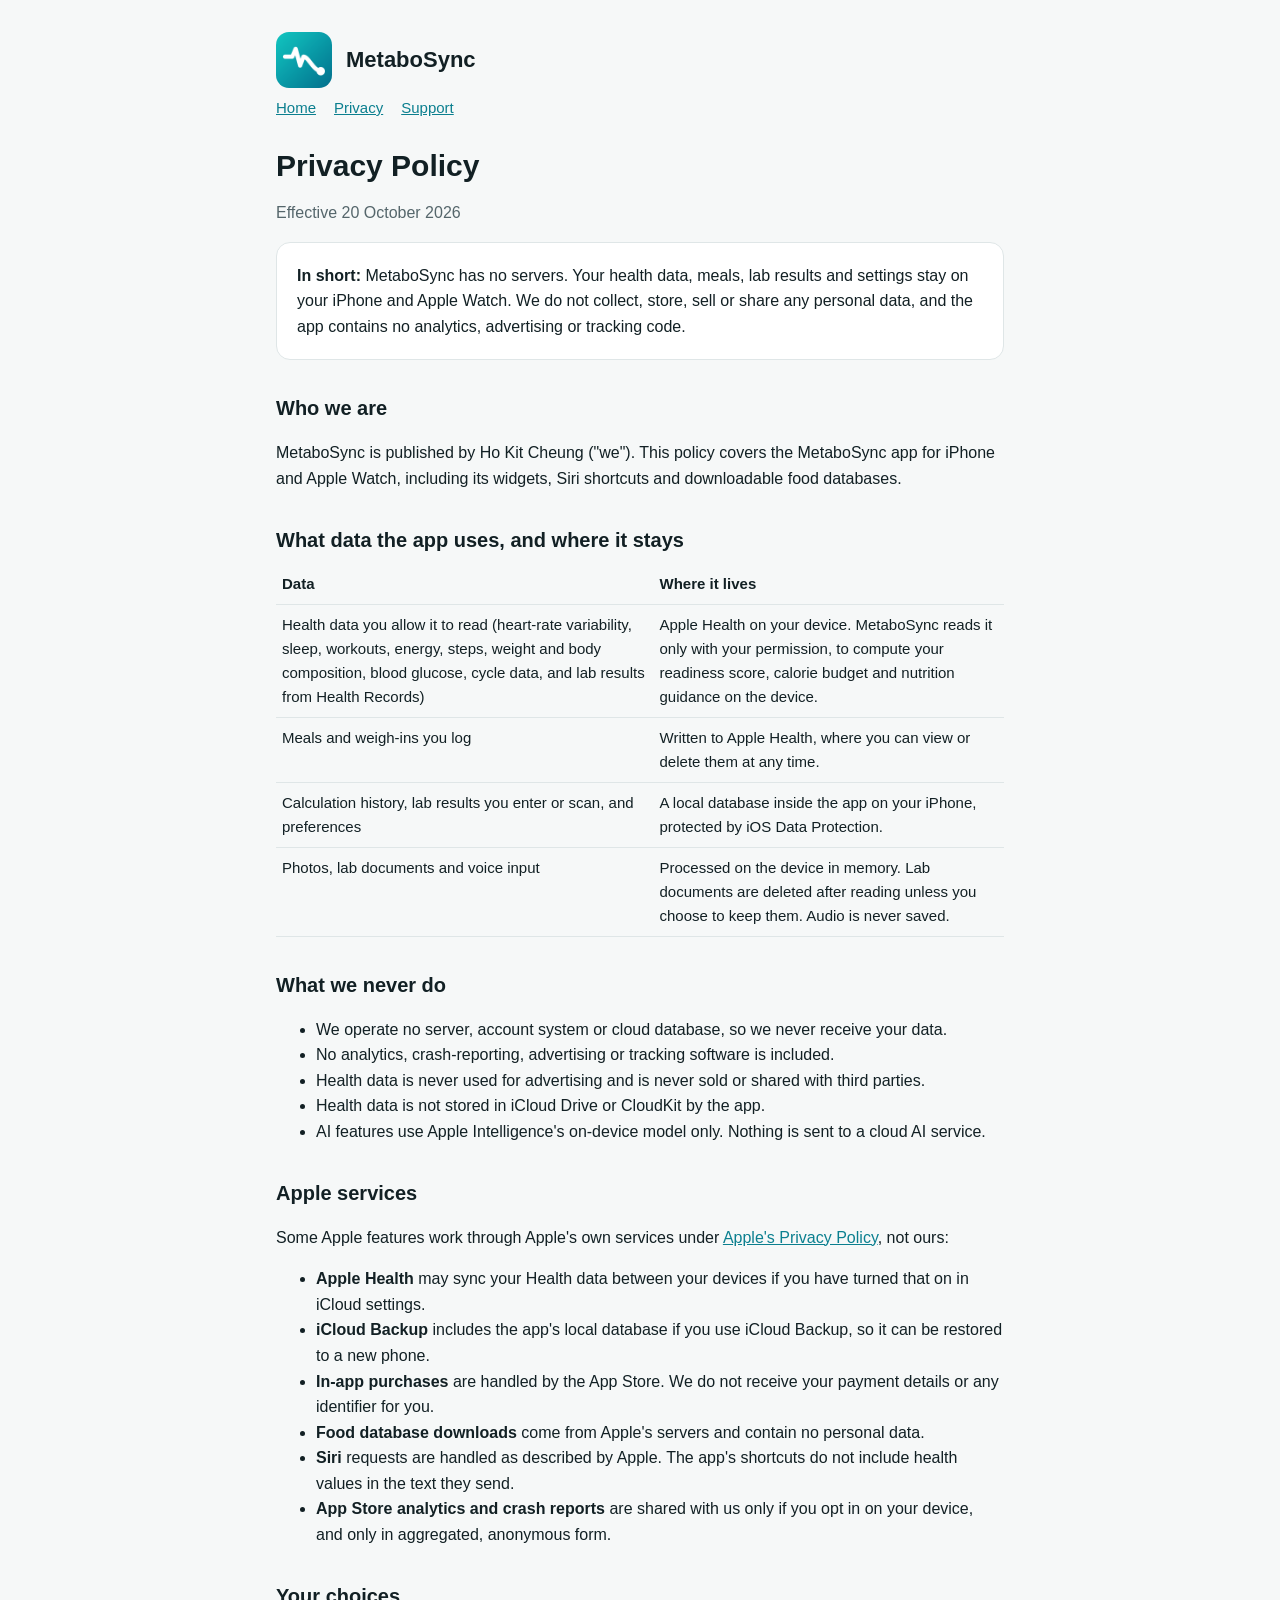
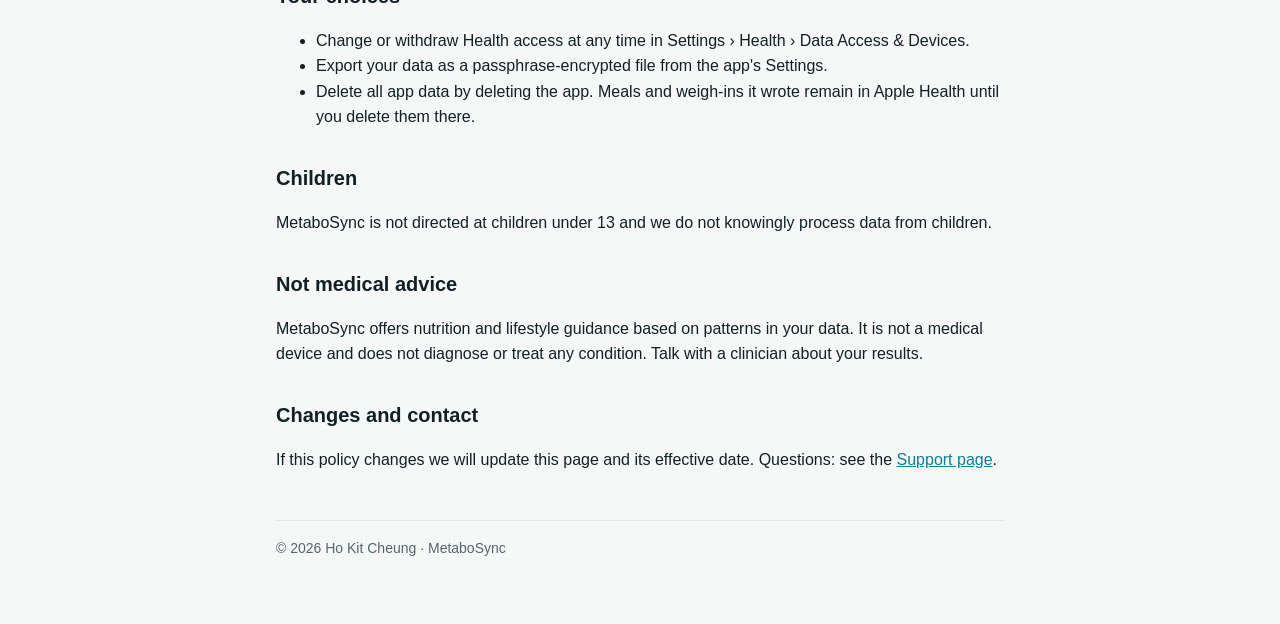
==== privacy.html @ fdf11b23 "MetaboSync privacy policy and support pages Co-Authored-By: Claude Opus 5.5 <noreply@anthropic.com>" ====
<!doctype html>
<html lang="en">
<head>
<meta charset="utf-8">
<meta name="viewport" content="width=device-width, initial-scale=1">
<title>MetaboSync Privacy Policy</title>
<link rel="stylesheet" href="style.css">
</head>
<body>
<main>
<header><img src="icon.png" alt=""><a href="./">MetaboSync</a></header>
<nav><a href="./">Home</a><a href="privacy.html">Privacy</a><a href="support.html">Support</a></nav>

<h1>Privacy Policy</h1>
<p class="muted">Effective 20 October 2026</p>

<div class="card">
<p><strong>In short:</strong> MetaboSync has no servers. Your health data, meals, lab results and settings stay on your iPhone and Apple Watch. We do not collect, store, sell or share any personal data, and the app contains no analytics, advertising or tracking code.</p>
</div>

<h2>Who we are</h2>
<p>MetaboSync is published by Ho Kit Cheung ("we"). This policy covers the MetaboSync app for iPhone and Apple Watch, including its widgets, Siri shortcuts and downloadable food databases.</p>

<h2>What data the app uses, and where it stays</h2>
<table>
<tr><th>Data</th><th>Where it lives</th></tr>
<tr><td>Health data you allow it to read (heart-rate variability, sleep, workouts, energy, steps, weight and body composition, blood glucose, cycle data, and lab results from Health Records)</td><td>Apple Health on your device. MetaboSync reads it only with your permission, to compute your readiness score, calorie budget and nutrition guidance on the device.</td></tr>
<tr><td>Meals and weigh-ins you log</td><td>Written to Apple Health, where you can view or delete them at any time.</td></tr>
<tr><td>Calculation history, lab results you enter or scan, and preferences</td><td>A local database inside the app on your iPhone, protected by iOS Data Protection.</td></tr>
<tr><td>Photos, lab documents and voice input</td><td>Processed on the device in memory. Lab documents are deleted after reading unless you choose to keep them. Audio is never saved.</td></tr>
</table>

<h2>What we never do</h2>
<ul>
<li>We operate no server, account system or cloud database, so we never receive your data.</li>
<li>No analytics, crash-reporting, advertising or tracking software is included.</li>
<li>Health data is never used for advertising and is never sold or shared with third parties.</li>
<li>Health data is not stored in iCloud Drive or CloudKit by the app.</li>
<li>AI features use Apple Intelligence's on-device model only. Nothing is sent to a cloud AI service.</li>
</ul>

<h2>Apple services</h2>
<p>Some Apple features work through Apple's own services under <a href="https://www.apple.com/legal/privacy/">Apple's Privacy Policy</a>, not ours:</p>
<ul>
<li><strong>Apple Health</strong> may sync your Health data between your devices if you have turned that on in iCloud settings.</li>
<li><strong>iCloud Backup</strong> includes the app's local database if you use iCloud Backup, so it can be restored to a new phone.</li>
<li><strong>In-app purchases</strong> are handled by the App Store. We do not receive your payment details or any identifier for you.</li>
<li><strong>Food database downloads</strong> come from Apple's servers and contain no personal data.</li>
<li><strong>Siri</strong> requests are handled as described by Apple. The app's shortcuts do not include health values in the text they send.</li>
<li><strong>App Store analytics and crash reports</strong> are shared with us only if you opt in on your device, and only in aggregated, anonymous form.</li>
</ul>

<h2>Your choices</h2>
<ul>
<li>Change or withdraw Health access at any time in Settings › Health › Data Access &amp; Devices.</li>
<li>Export your data as a passphrase-encrypted file from the app's Settings.</li>
<li>Delete all app data by deleting the app. Meals and weigh-ins it wrote remain in Apple Health until you delete them there.</li>
</ul>

<h2>Children</h2>
<p>MetaboSync is not directed at children under 13 and we do not knowingly process data from children.</p>

<h2>Not medical advice</h2>
<p>MetaboSync offers nutrition and lifestyle guidance based on patterns in your data. It is not a medical device and does not diagnose or treat any condition. Talk with a clinician about your results.</p>

<h2>Changes and contact</h2>
<p>If this policy changes we will update this page and its effective date. Questions: see the <a href="support.html">Support page</a>.</p>

<footer>© 2026 Ho Kit Cheung · MetaboSync</footer>
</main>
</body>
</html>
---- style.css ----
:root { --bg:#f6f8f8; --fg:#122024; --muted:#55666b; --card:#fff; --accent:#0b7f8f; --line:#dfe6e7; }
@media (prefers-color-scheme: dark) { :root { --bg:#0c1416; --fg:#e7eff0; --muted:#9aaeb2; --card:#142125; --accent:#3fd6cc; --line:#22353a; } }
* { box-sizing: border-box; }
body { margin:0; background:var(--bg); color:var(--fg); font:16px/1.6 -apple-system, BlinkMacSystemFont, "Segoe UI", Roboto, sans-serif; }
main { max-width: 760px; margin: 0 auto; padding: 32px 16px 64px; }
header { display:flex; align-items:center; gap:14px; margin-bottom: 8px; }
header img { width:56px; height:56px; border-radius:13px; }
header a { color:inherit; text-decoration:none; font-weight:700; font-size:22px; }
nav { display:flex; gap:18px; margin: 0 0 28px; font-size:15px; }
a { color:var(--accent); }
h1 { font-size: 30px; line-height:1.2; margin: 16px 0 6px; }
h2 { font-size: 20px; margin: 32px 0 8px; }
.muted { color: var(--muted); }
.card { background:var(--card); border:1px solid var(--line); border-radius:14px; padding: 4px 20px; margin: 16px 0; }
footer { margin-top: 48px; padding-top: 16px; border-top:1px solid var(--line); font-size:14px; color:var(--muted); }
table { border-collapse: collapse; width:100%; font-size:15px; }
td, th { text-align:left; padding:8px 6px; border-bottom:1px solid var(--line); vertical-align:top; }
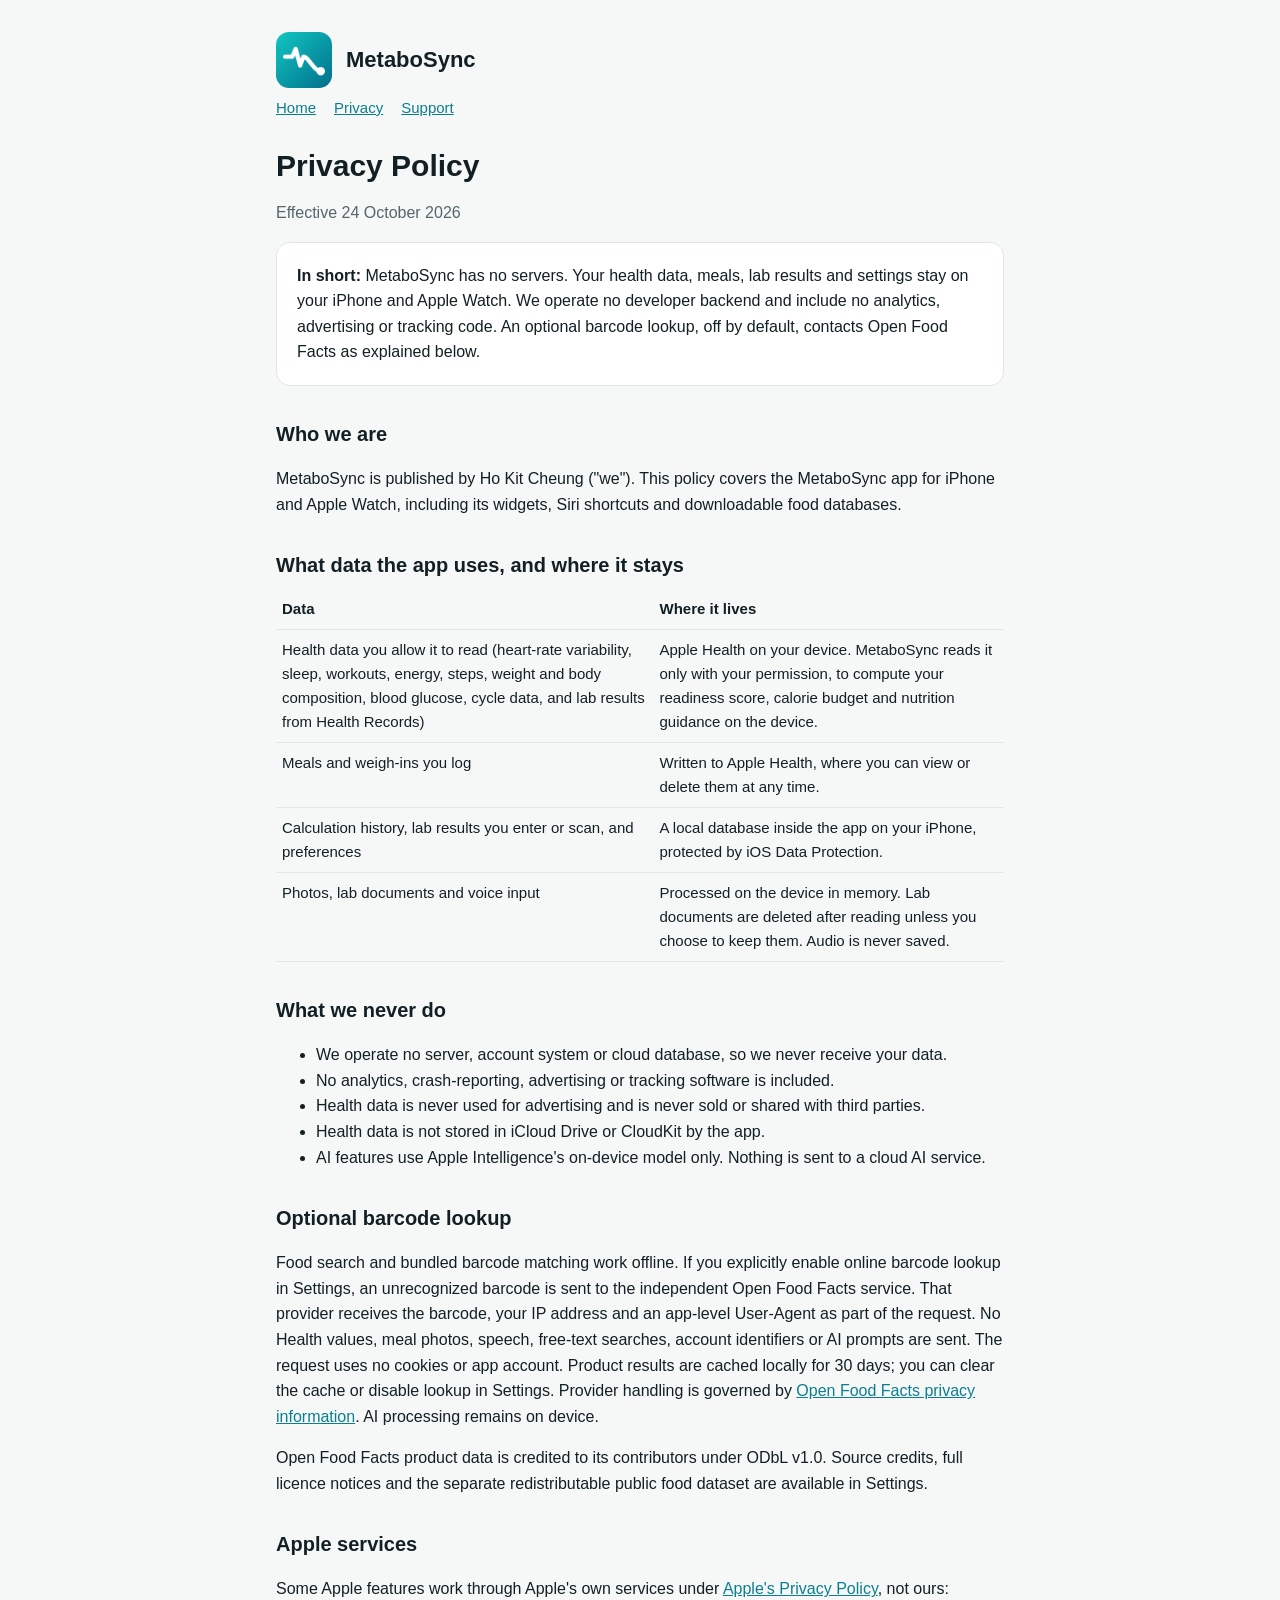
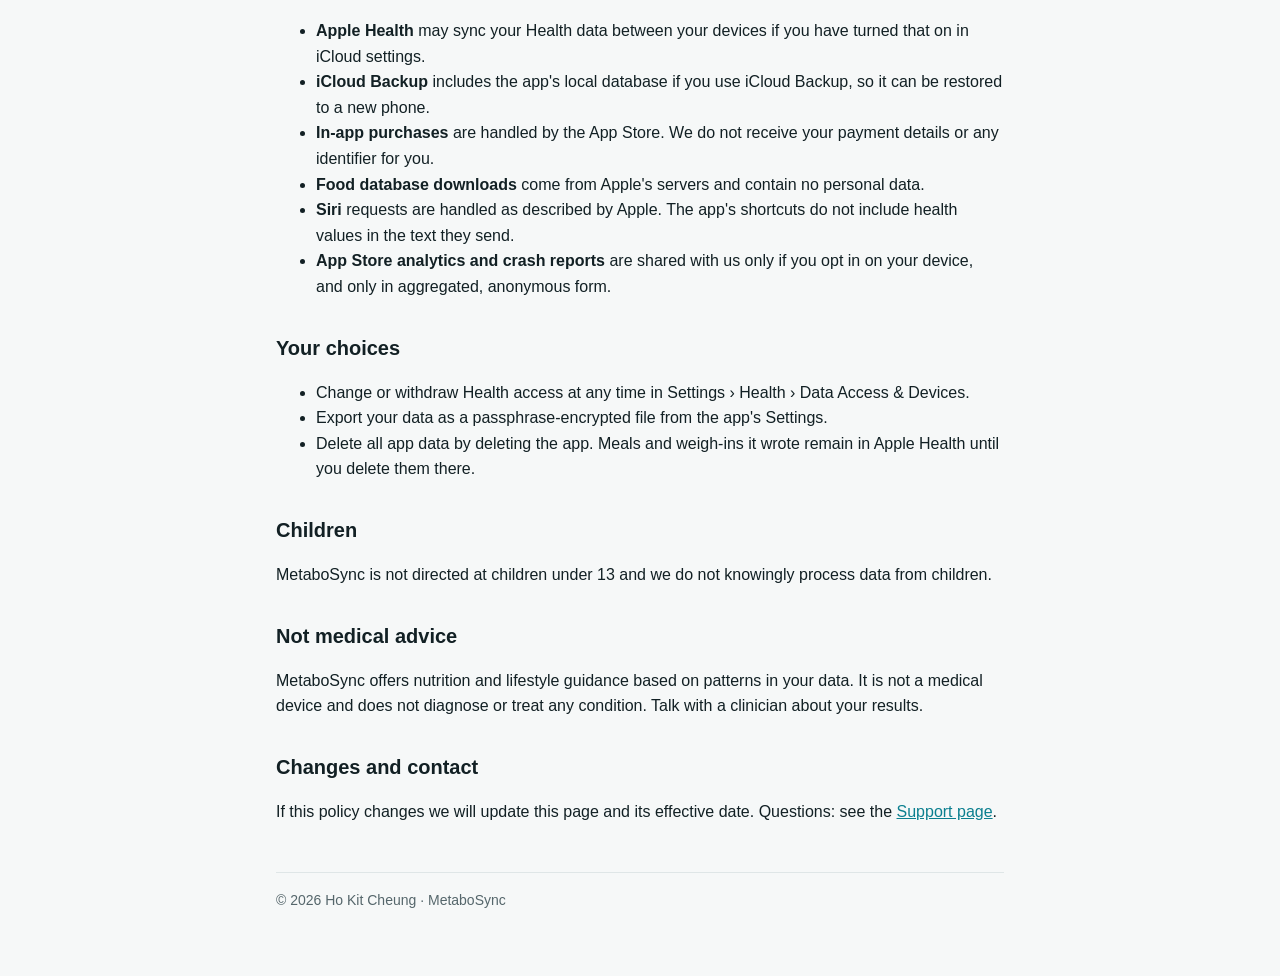
==== commit 90782964: "Disclose default-off barcode lookup for MetaboSync build 12" ====
--- a/privacy.html
+++ b/privacy.html
@@ -12,10 +12,10 @@
 <nav><a href="./">Home</a><a href="privacy.html">Privacy</a><a href="support.html">Support</a></nav>
 
 <h1>Privacy Policy</h1>
-<p class="muted">Effective 20 October 2026</p>
+<p class="muted">Effective 24 October 2026</p>
 
 <div class="card">
-<p><strong>In short:</strong> MetaboSync has no servers. Your health data, meals, lab results and settings stay on your iPhone and Apple Watch. We do not collect, store, sell or share any personal data, and the app contains no analytics, advertising or tracking code.</p>
+<p><strong>In short:</strong> MetaboSync has no servers. Your health data, meals, lab results and settings stay on your iPhone and Apple Watch. We operate no developer backend and include no analytics, advertising or tracking code. An optional barcode lookup, off by default, contacts Open Food Facts as explained below.</p>
 </div>
 
 <h2>Who we are</h2>
@@ -38,6 +38,10 @@
 <li>Health data is not stored in iCloud Drive or CloudKit by the app.</li>
 <li>AI features use Apple Intelligence's on-device model only. Nothing is sent to a cloud AI service.</li>
 </ul>
+
+<h2>Optional barcode lookup</h2>
+<p>Food search and bundled barcode matching work offline. If you explicitly enable online barcode lookup in Settings, an unrecognized barcode is sent to the independent Open Food Facts service. That provider receives the barcode, your IP address and an app-level User-Agent as part of the request. No Health values, meal photos, speech, free-text searches, account identifiers or AI prompts are sent. The request uses no cookies or app account. Product results are cached locally for 30 days; you can clear the cache or disable lookup in Settings. Provider handling is governed by <a href="https://world.openfoodfacts.org/privacy">Open Food Facts privacy information</a>. AI processing remains on device.</p>
+<p>Open Food Facts product data is credited to its contributors under ODbL v1.0. Source credits, full licence notices and the separate redistributable public food dataset are available in Settings.</p>
 
 <h2>Apple services</h2>
 <p>Some Apple features work through Apple's own services under <a href="https://www.apple.com/legal/privacy/">Apple's Privacy Policy</a>, not ours:</p>
